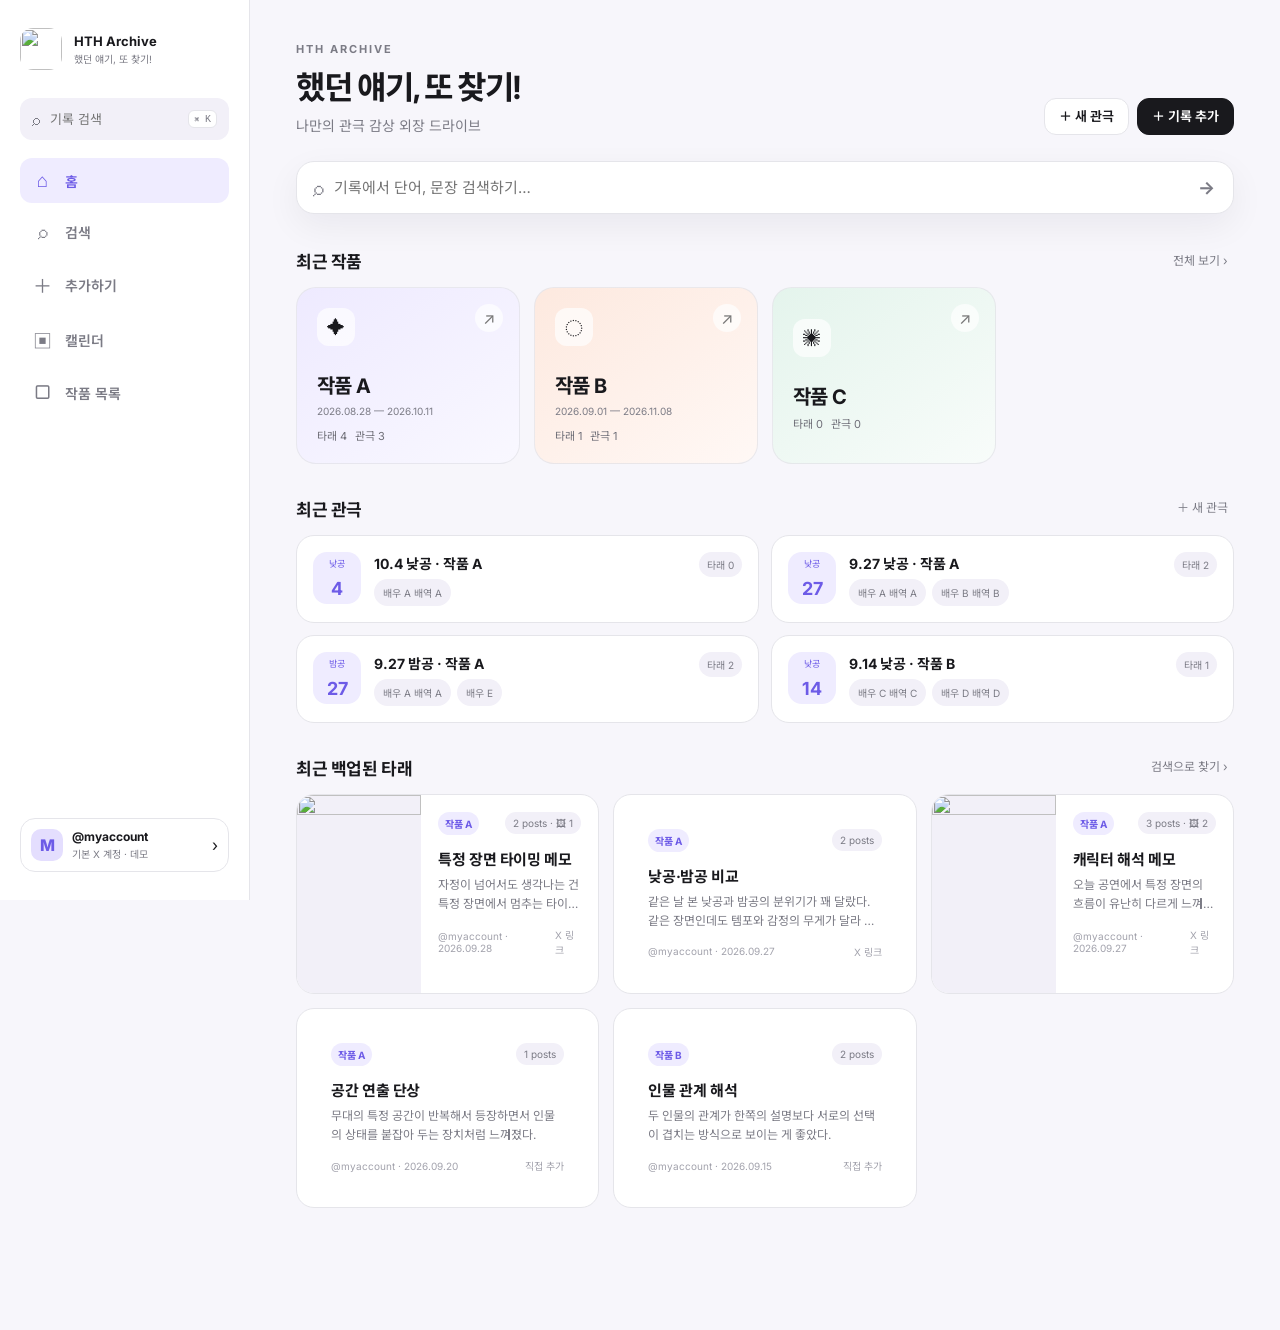
==== index.html @ 102e9ab8 "Add files via upload" ====
<!doctype html>
<html lang="ko">
<head>
  <meta charset="utf-8" />
  <meta name="viewport" content="width=device-width,initial-scale=1,viewport-fit=cover" />
  <meta name="theme-color" content="#f5f3ff" />
  <title>HTH Archive — 했또했</title>
  <link rel="icon" href="assets/hth-icon-web.png" type="image/png" />
  <link rel="preconnect" href="https://fonts.googleapis.com">
  <link rel="preconnect" href="https://fonts.gstatic.com" crossorigin>
  <link href="https://fonts.googleapis.com/css2?family=Inter:wght@400;500;600;700;800&family=Noto+Sans+KR:wght@400;500;600;700;800&display=swap" rel="stylesheet">
  <link rel="stylesheet" href="style.css" />
</head>
<body data-theme="lavender">
  <div class="app-shell">
    <aside class="sidebar" aria-label="주요 메뉴">
      <button class="brand brand--desktop" data-route="home" aria-label="HTH Archive 홈">
        <img class="brand-icon" src="assets/hth-icon-web.png" alt="" />
        <span class="brand-copy"><b>HTH Archive</b><small>했던 얘기, 또 찾기!</small></span>
      </button>

      <label class="side-search">
        <span>⌕</span>
        <input id="sideSearchInput" type="search" placeholder="기록 검색" autocomplete="off" />
        <kbd>⌘ K</kbd>
      </label>

      <nav class="side-nav">
        <button class="nav-item is-active" data-route="home"><span>⌂</span><em>홈</em></button>
        <button class="nav-item" data-route="search"><span>⌕</span><em>검색</em></button>
        <button class="nav-item" data-action="open-add"><span>＋</span><em>추가하기</em></button>
        <button class="nav-item" data-route="calendar"><span>▣</span><em>캘린더</em></button>
        <button class="nav-item" data-route="library"><span>▢</span><em>작품 목록</em></button>
      </nav>

      <div class="sidebar-spacer"></div>
      <button class="profile-card" data-action="open-settings">
        <span class="avatar" id="profileAvatar">M</span>
        <span><b id="profileHandle">@myaccount</b><small>기본 X 계정 · 데모</small></span>
        <span>›</span>
      </button>
    </aside>

    <main class="main" id="appMain">
      <header class="mobile-topbar">
        <button class="brand" data-route="home" aria-label="HTH Archive 홈"><img class="brand-icon brand-icon--mobile" src="assets/hth-icon-web.png" alt="HTH Archive" /></button>
        <div class="mobile-actions">
          <button class="icon-btn" data-route="search" aria-label="검색">⌕</button>
          <button class="icon-btn" data-action="open-settings" aria-label="설정">⚙</button>
        </div>
      </header>
      <div id="view"></div>
    </main>

    <nav class="bottom-nav" aria-label="모바일 메뉴">
      <button class="bottom-item is-active" data-route="home"><span>⌂</span><small>홈</small></button>
      <button class="bottom-item" data-route="search"><span>⌕</span><small>검색</small></button>
      <button class="bottom-add" data-action="open-add" aria-label="추가">＋</button>
      <button class="bottom-item" data-route="calendar"><span>▣</span><small>캘린더</small></button>
      <button class="bottom-item" data-route="library"><span>▢</span><small>보관함</small></button>
    </nav>
  </div>

  <div class="modal-layer" id="modalLayer" aria-live="polite"></div>
  <div class="toast-region" id="toastRegion" aria-live="polite"></div>
  <script src="app.js"></script>
</body>
</html>
---- style.css ----
:root{
  --bg:#f7f7f8;--surface:#ffffff;--surface-2:#f2f2f5;--surface-3:#ececf1;
  --text:#19191d;--muted:#7b7b85;--muted-2:#a2a2ac;--line:#e5e5ea;
  --accent:#8c7cf4;--accent-strong:#6d5be7;--accent-soft:#efecff;--accent-soft-2:#e6e1ff;
  --mint:#dff2e9;--peach:#f9e4da;--blue:#e4eff9;--yellow:#fbf1c9;
  --shadow:0 12px 35px rgba(24,24,32,.06);--radius:22px;--radius-sm:14px;
  --sidebar:250px;--nav-h:72px;
}
body[data-theme="light"]{--bg:#f7f7f7;--surface:#fff;--surface-2:#f2f2f2;--surface-3:#e9e9e9;--accent:#82828e;--accent-strong:#575761;--accent-soft:#f0f0f3;--accent-soft-2:#e5e5ea}
body[data-theme="lavender"]{--bg:#f7f6fb;--surface:#fff;--surface-2:#f2f0f8;--surface-3:#ebe7f7;--accent:#8c7cf4;--accent-strong:#6d5be7;--accent-soft:#efecff;--accent-soft-2:#e4defe}
body[data-theme="peach"]{--bg:#fbf7f5;--surface:#fff;--surface-2:#f8efeb;--surface-3:#f2e6e0;--accent:#e99078;--accent-strong:#cf735d;--accent-soft:#fcebe6;--accent-soft-2:#f8dcd3}
body[data-theme="dark"]{--bg:#15151a;--surface:#202027;--surface-2:#292930;--surface-3:#32323a;--text:#f6f6f8;--muted:#a3a3ad;--muted-2:#81818c;--line:#363640;--accent:#a99cf9;--accent-strong:#c0b7ff;--accent-soft:#2e2948;--accent-soft-2:#3a335b;--shadow:0 18px 38px rgba(0,0,0,.22)}
*{box-sizing:border-box}html{font-family:Inter,'Noto Sans KR',sans-serif;background:var(--bg);color:var(--text)}body{margin:0;background:var(--bg);color:var(--text);min-height:100vh}button,input,select,textarea{font:inherit;color:inherit}button{cursor:pointer}.app-shell{min-height:100vh}.sidebar{position:fixed;inset:0 auto 0 0;width:var(--sidebar);padding:28px 20px;background:color-mix(in srgb,var(--surface) 92%,transparent);border-right:1px solid var(--line);display:flex;flex-direction:column;z-index:20;backdrop-filter:blur(22px)}.brand{border:0;background:none;display:flex;align-items:center;gap:12px;padding:0;color:var(--text)}.brand-mark{font-size:26px;font-weight:800;letter-spacing:-1.5px;white-space:nowrap}.brand-loop{font-weight:700;color:var(--accent);font-size:.9em;margin-left:2px}.brand-copy{display:grid;text-align:left}.brand-copy b{font-size:13px}.brand-copy small{font-size:10px;color:var(--muted);margin-top:2px}.side-search{display:flex;align-items:center;gap:8px;margin:28px 0 18px;background:var(--surface-2);border:1px solid transparent;border-radius:12px;padding:10px 11px;color:var(--muted)}.side-search:focus-within{border-color:var(--accent);background:var(--surface)}.side-search input{border:0;outline:0;background:transparent;min-width:0;flex:1;font-size:13px}.side-search kbd{border:1px solid var(--line);background:var(--surface);border-radius:6px;padding:2px 5px;font-size:10px;color:var(--muted)}.side-nav{display:grid;gap:6px}.nav-item{border:0;background:transparent;border-radius:12px;padding:11px 12px;display:flex;align-items:center;gap:12px;color:var(--muted);text-align:left}.nav-item span{width:21px;text-align:center;font-size:19px}.nav-item em{font-style:normal;font-weight:600;font-size:14px}.nav-item:hover,.nav-item.is-active{background:var(--accent-soft);color:var(--accent-strong)}.sidebar-spacer{flex:1}.profile-card{width:100%;border:1px solid var(--line);background:var(--surface);border-radius:15px;padding:10px;display:grid;grid-template-columns:auto 1fr auto;align-items:center;gap:9px;text-align:left}.profile-card .avatar{width:32px;height:32px;border-radius:10px;background:var(--accent-soft-2);color:var(--accent-strong);display:grid;place-items:center;font-weight:800}.profile-card b,.profile-card small{display:block}.profile-card b{font-size:12px}.profile-card small{font-size:10px;color:var(--muted);margin-top:2px}.main{margin-left:var(--sidebar);min-height:100vh}.mobile-topbar,.bottom-nav{display:none}.page{padding:42px 46px 90px;max-width:1320px;margin:auto}.page-head{display:flex;align-items:flex-end;justify-content:space-between;gap:20px;margin-bottom:26px}.eyebrow{font-size:11px;letter-spacing:.18em;text-transform:uppercase;color:var(--muted);font-weight:700}.page-title{font-size:32px;letter-spacing:-.04em;margin:6px 0 0}.page-sub{color:var(--muted);font-size:14px;margin:7px 0 0}.toolbar{display:flex;gap:8px;align-items:center}.btn{border:1px solid var(--line);background:var(--surface);padding:10px 14px;border-radius:12px;font-size:13px;font-weight:650}.btn:hover{border-color:var(--accent)}.btn.primary{background:var(--text);color:var(--surface);border-color:var(--text)}.btn.accent{background:var(--accent);color:#fff;border-color:var(--accent)}.btn.ghost{background:transparent}.icon-btn{width:38px;height:38px;border:1px solid var(--line);background:var(--surface);border-radius:12px;display:grid;place-items:center}.hero-search{display:grid;grid-template-columns:1fr auto;align-items:center;gap:10px;background:var(--surface);border:1px solid var(--line);border-radius:18px;padding:8px 10px 8px 16px;box-shadow:var(--shadow);margin-bottom:34px}.hero-search span{font-size:21px;color:var(--muted)}.hero-search input{border:0;outline:0;background:transparent;font-size:15px;padding:8px 0;min-width:0}.hero-search button{border:0;background:var(--accent-soft);color:var(--accent-strong);border-radius:12px;padding:10px 14px;font-weight:700}.section{margin:32px 0}.section-head{display:flex;align-items:center;justify-content:space-between;margin-bottom:14px}.section-title{font-size:17px;margin:0;letter-spacing:-.025em}.text-btn{border:0;background:transparent;color:var(--muted);font-size:12px}.text-btn:hover{color:var(--accent-strong)}.work-grid{display:grid;grid-template-columns:repeat(4,minmax(0,1fr));gap:14px}.work-card{position:relative;border:1px solid color-mix(in srgb,var(--line) 80%,transparent);border-radius:20px;min-height:168px;padding:20px;text-align:left;overflow:hidden;background:var(--surface);transition:.2s transform,.2s box-shadow}.work-card:hover{transform:translateY(-2px);box-shadow:var(--shadow)}.work-card.lavender{background:linear-gradient(145deg,#eeeaff,#f9f8ff)}.work-card.peach{background:linear-gradient(145deg,#fde9df,#fff8f5)}.work-card.mint{background:linear-gradient(145deg,#e4f4ec,#f8fcfa)}.work-card.blue{background:linear-gradient(145deg,#e7f1fa,#f7fbff)}body[data-theme="dark"] .work-card{background:var(--surface)}.work-card .mini-icon{width:38px;height:38px;border-radius:12px;background:rgba(255,255,255,.7);display:grid;place-items:center;font-size:18px}.work-card h3{margin:24px 0 5px;font-size:20px;letter-spacing:-.04em}.work-meta{display:flex;gap:8px;color:#6f6f78;font-size:11px}.work-card .arrow{position:absolute;right:16px;top:16px;width:28px;height:28px;border-radius:50%;display:grid;place-items:center;background:rgba(255,255,255,.7);color:#777}.viewing-list{display:grid;grid-template-columns:repeat(2,minmax(0,1fr));gap:12px}.viewing-card{border:1px solid var(--line);background:var(--surface);border-radius:18px;padding:16px;display:grid;grid-template-columns:auto 1fr auto;gap:13px;align-items:start;text-align:left}.date-tile{width:48px;height:52px;border-radius:14px;background:var(--accent-soft);display:grid;place-items:center;color:var(--accent-strong)}.date-tile b{font-size:18px;line-height:1}.date-tile small{font-size:9px;text-transform:uppercase}.viewing-card h4{margin:1px 0 6px;font-size:14px}.chips{display:flex;flex-wrap:wrap;gap:6px}.chip{display:inline-flex;align-items:center;gap:5px;padding:5px 8px;border-radius:999px;background:var(--surface-2);color:var(--muted);font-size:10px;border:1px solid transparent}.chip.accent{background:var(--accent-soft);color:var(--accent-strong)}.chip.mint{background:var(--mint);color:#4d7965}.chip.peach{background:var(--peach);color:#986957}.count-badge{font-size:10px;background:var(--surface-2);color:var(--muted);padding:5px 8px;border-radius:999px}.thread-grid{display:grid;grid-template-columns:repeat(3,minmax(0,1fr));gap:14px}.thread-card{border:1px solid var(--line);background:var(--surface);border-radius:18px;padding:17px;text-align:left;transition:.2s}.thread-card:hover{border-color:color-mix(in srgb,var(--accent) 45%,var(--line));transform:translateY(-1px)}.thread-card .thread-top{display:flex;align-items:center;justify-content:space-between;gap:10px}.work-label{font-size:10px;font-weight:700;color:var(--accent-strong);background:var(--accent-soft);padding:4px 7px;border-radius:999px}.thread-card h4{font-size:15px;margin:13px 0 6px;letter-spacing:-.025em}.thread-card p{margin:0;color:var(--muted);font-size:12px;line-height:1.6;display:-webkit-box;-webkit-line-clamp:2;-webkit-box-orient:vertical;overflow:hidden}.thread-foot{display:flex;align-items:center;justify-content:space-between;margin-top:14px;color:var(--muted-2);font-size:10px}.search-panel{position:sticky;top:0;z-index:4;background:color-mix(in srgb,var(--bg) 88%,transparent);backdrop-filter:blur(18px);padding:4px 0 18px}.search-box{display:flex;align-items:center;gap:10px;background:var(--surface);border:1px solid var(--line);border-radius:15px;padding:11px 13px}.search-box input{border:0;outline:0;background:transparent;flex:1;font-size:15px}.filter-row{display:flex;gap:8px;flex-wrap:wrap;margin-top:10px}.filter-select{border:1px solid var(--line);background:var(--surface);border-radius:999px;padding:8px 11px;font-size:11px;color:var(--muted)}.results-meta{margin:18px 0 12px;color:var(--muted);font-size:12px}.search-results{display:grid;gap:10px}.result-card{border:1px solid var(--line);background:var(--surface);border-radius:17px;padding:17px;text-align:left}.result-head{display:flex;align-items:center;justify-content:space-between;gap:15px}.result-head h3{font-size:15px;margin:0}.result-meta{font-size:10px;color:var(--muted);margin-top:4px}.result-snippet{font-size:13px;line-height:1.72;color:var(--muted);margin:12px 0 0}.result-snippet mark{background:var(--yellow);color:var(--text);padding:0 2px;border-radius:3px}.calendar-layout{display:grid;grid-template-columns:minmax(0,1.45fr) minmax(320px,.75fr);gap:18px}.calendar-card,.agenda{border:1px solid var(--line);background:var(--surface);border-radius:22px;padding:21px}.calendar-head{display:flex;align-items:center;justify-content:space-between;margin-bottom:18px}.calendar-head h3{margin:0}.calendar-grid{display:grid;grid-template-columns:repeat(7,1fr);gap:5px}.dow,.day{aspect-ratio:1.1;border-radius:12px;display:flex;align-items:center;justify-content:center;font-size:12px}.dow{color:var(--muted);aspect-ratio:auto;padding:5px}.day{border:0;background:transparent;position:relative}.day.has-record::after{content:"";position:absolute;bottom:7px;width:4px;height:4px;border-radius:50%;background:var(--accent)}.day.selected{background:var(--accent);color:#fff}.agenda h3{margin-top:0}.agenda-list{display:grid;gap:9px}.agenda-item{border:1px solid var(--line);border-radius:14px;padding:12px;background:var(--surface-2);text-align:left}.agenda-item b{display:block;font-size:12px}.agenda-item small{color:var(--muted);font-size:10px}.library-grid{display:grid;grid-template-columns:repeat(3,minmax(0,1fr));gap:15px}.library-card{border:1px solid var(--line);background:var(--surface);border-radius:20px;padding:19px;text-align:left}.library-card h3{margin:18px 0 6px}.library-card .stat-row{display:flex;gap:12px;color:var(--muted);font-size:11px}.detail-back{border:0;background:transparent;color:var(--muted);padding:0;margin-bottom:18px}.work-hero{border:1px solid var(--line);background:linear-gradient(135deg,var(--accent-soft),var(--surface));border-radius:26px;padding:28px;margin-bottom:20px}.work-hero h1{font-size:38px;margin:8px 0 10px;letter-spacing:-.05em}.work-hero .hero-stats{display:flex;gap:18px;color:var(--muted);font-size:12px}.tabs{display:flex;gap:4px;border-bottom:1px solid var(--line);margin:24px 0 18px}.tab{border:0;background:transparent;padding:11px 13px;color:var(--muted);font-size:12px;border-bottom:2px solid transparent}.tab.is-active{color:var(--text);border-color:var(--text)}.thread-detail{max-width:760px;margin:auto}.thread-header{border:1px solid var(--line);background:var(--surface);border-radius:22px;padding:22px;margin-bottom:14px}.thread-header h1{font-size:26px;margin:9px 0 7px;letter-spacing:-.04em}.thread-header .meta{color:var(--muted);font-size:11px}.thread-posts{display:grid;gap:10px}.post{border:1px solid var(--line);background:var(--surface);border-radius:18px;padding:18px}.post-head{display:flex;align-items:center;justify-content:space-between;color:var(--muted);font-size:10px;margin-bottom:10px}.post-body{font-size:14px;line-height:1.78;white-space:pre-wrap}.quote-block{border-left:3px solid var(--accent);padding:9px 11px;margin:13px 0 0;background:var(--accent-soft);border-radius:0 11px 11px 0;color:var(--muted);font-size:12px}.context-reply{margin:12px 0 0 18px;background:var(--surface-2);border-radius:12px;padding:10px 12px;color:var(--muted);font-size:12px}.empty{border:1px dashed var(--line);border-radius:18px;padding:34px;text-align:center;color:var(--muted)}.modal-layer:empty{display:none}.modal-layer{position:fixed;inset:0;z-index:70;background:rgba(14,14,20,.34);display:grid;place-items:center;padding:20px;backdrop-filter:blur(7px)}.modal,.sheet{background:var(--surface);border:1px solid var(--line);box-shadow:0 24px 80px rgba(0,0,0,.18);border-radius:24px;width:min(620px,100%);max-height:min(780px,90vh);overflow:auto}.modal-head{position:sticky;top:0;z-index:2;background:var(--surface);display:flex;align-items:center;justify-content:space-between;padding:18px 20px;border-bottom:1px solid var(--line)}.modal-head h2{font-size:18px;margin:0}.modal-body{padding:20px}.close-btn{width:32px;height:32px;border:0;background:var(--surface-2);border-radius:10px}.choice-grid{display:grid;grid-template-columns:1fr 1fr;gap:12px}.choice-card{border:1px solid var(--line);background:var(--surface);border-radius:18px;padding:20px;text-align:left}.choice-card:hover{border-color:var(--accent)}.choice-icon{width:44px;height:44px;border-radius:14px;background:var(--accent-soft);display:grid;place-items:center;color:var(--accent-strong);font-size:23px}.choice-card h3{font-size:15px;margin:15px 0 5px}.choice-card p{font-size:11px;line-height:1.5;color:var(--muted);margin:0}.form-grid{display:grid;gap:15px}.field{display:grid;gap:7px}.field label{font-size:11px;color:var(--muted);font-weight:650}.field input,.field textarea,.field select{width:100%;border:1px solid var(--line);background:var(--surface);border-radius:12px;padding:11px 12px;outline:0}.field textarea{min-height:100px;resize:vertical}.field input:focus,.field textarea:focus,.field select:focus{border-color:var(--accent)}.field-hint{font-size:10px;color:var(--muted-2)}.segment{display:flex;gap:4px;background:var(--surface-2);padding:4px;border-radius:12px}.segment button{flex:1;border:0;background:transparent;border-radius:9px;padding:9px;font-size:11px;color:var(--muted)}.segment button.is-active{background:var(--surface);color:var(--text);box-shadow:0 2px 8px rgba(0,0,0,.05)}.footer-actions{display:flex;justify-content:flex-end;gap:8px;padding-top:8px}.preview-list{display:grid;gap:8px}.preview-post{border:1px solid var(--line);background:var(--surface);border-radius:14px;padding:12px;display:grid;grid-template-columns:auto 1fr;gap:9px}.preview-post input{margin-top:2px}.preview-post.is-context{background:var(--surface-2)}.preview-post b{font-size:11px}.preview-post p{font-size:11px;color:var(--muted);line-height:1.55;margin:4px 0 0}.badge-input{display:flex;flex-wrap:wrap;gap:7px;border:1px solid var(--line);border-radius:12px;padding:9px;min-height:44px}.actor-badge{display:inline-flex;align-items:center;gap:5px;background:var(--accent-soft);color:var(--accent-strong);border-radius:999px;padding:6px 8px;font-size:11px}.badge-input input{border:0!important;padding:4px!important;min-width:120px;flex:1}.cast-row{display:grid;grid-template-columns:1fr 1fr;gap:8px}.cast-row .actor-name{background:var(--surface-2);border:1px solid var(--line);border-radius:12px;padding:10px 11px;font-size:12px}.post-editor{border:1px solid var(--line);border-radius:16px;padding:12px;background:var(--surface)}.post-editor-head{display:flex;justify-content:space-between;align-items:center;margin-bottom:8px}.post-editor-head b{font-size:11px}.post-editor textarea{width:100%;min-height:90px;border:0;outline:0;background:transparent;resize:vertical}.inline-actions{display:flex;gap:6px}.mini-btn{border:1px solid var(--line);background:var(--surface);border-radius:8px;padding:6px 8px;font-size:10px;color:var(--muted)}.theme-grid{display:grid;grid-template-columns:repeat(4,1fr);gap:10px}.theme-option{border:1px solid var(--line);background:var(--surface);border-radius:16px;padding:10px;text-align:center}.theme-swatch{height:76px;border-radius:11px;margin-bottom:8px;border:1px solid rgba(0,0,0,.04)}.theme-option[data-theme-value="light"] .theme-swatch{background:linear-gradient(145deg,#fff,#efefef)}.theme-option[data-theme-value="lavender"] .theme-swatch{background:linear-gradient(145deg,#f6f4ff,#ddd6ff)}.theme-option[data-theme-value="peach"] .theme-swatch{background:linear-gradient(145deg,#fff7f2,#f8d8ca)}.theme-option[data-theme-value="dark"] .theme-swatch{background:linear-gradient(145deg,#393941,#17171b)}.theme-option.is-active{border-color:var(--accent);box-shadow:0 0 0 2px var(--accent-soft)}.toast-region{position:fixed;right:24px;bottom:24px;z-index:100;display:grid;gap:8px}.toast{background:var(--text);color:var(--surface);padding:11px 14px;border-radius:12px;box-shadow:var(--shadow);font-size:11px;animation:toastIn .2s ease}@keyframes toastIn{from{transform:translateY(8px);opacity:0}to{transform:none;opacity:1}}
@media (max-width:1050px){.work-grid{grid-template-columns:repeat(2,minmax(0,1fr))}.thread-grid,.library-grid{grid-template-columns:repeat(2,minmax(0,1fr))}.calendar-layout{grid-template-columns:1fr}}
@media (max-width:760px){:root{--nav-h:74px}.sidebar{display:none}.main{margin-left:0;padding-bottom:var(--nav-h)}.mobile-topbar{height:62px;display:flex;align-items:center;justify-content:space-between;padding:0 18px;position:sticky;top:0;z-index:18;background:color-mix(in srgb,var(--bg) 88%,transparent);backdrop-filter:blur(18px);border-bottom:1px solid color-mix(in srgb,var(--line) 80%,transparent)}.mobile-topbar .brand-mark{font-size:21px}.mobile-actions{display:flex;gap:6px}.mobile-actions .icon-btn{width:34px;height:34px;border:0;background:transparent}.bottom-nav{display:grid;grid-template-columns:1fr 1fr 64px 1fr 1fr;align-items:center;position:fixed;bottom:0;left:0;right:0;height:var(--nav-h);background:color-mix(in srgb,var(--surface) 92%,transparent);border-top:1px solid var(--line);z-index:50;padding:5px max(10px,env(safe-area-inset-right)) calc(5px + env(safe-area-inset-bottom)) max(10px,env(safe-area-inset-left));backdrop-filter:blur(20px)}.bottom-item{border:0;background:transparent;color:var(--muted);display:grid;place-items:center;gap:2px;padding:4px}.bottom-item span{font-size:19px}.bottom-item small{font-size:9px}.bottom-item.is-active{color:var(--accent-strong)}.bottom-add{width:48px;height:48px;border-radius:16px;border:0;background:var(--accent);color:#fff;font-size:25px;box-shadow:0 9px 22px color-mix(in srgb,var(--accent) 35%,transparent);justify-self:center}.page{padding:20px 16px 30px}.page-head{align-items:flex-start;margin-bottom:18px}.page-title{font-size:25px}.page-sub{font-size:12px}.toolbar .btn span.label{display:none}.hero-search{margin-bottom:25px;border-radius:16px;box-shadow:none}.work-grid{display:flex;overflow:auto;gap:10px;margin-right:-16px;padding-right:16px;scrollbar-width:none}.work-card{min-width:172px;min-height:152px}.work-card h3{font-size:18px}.viewing-list{grid-template-columns:1fr}.thread-grid{grid-template-columns:1fr}.section{margin:26px 0}.section-title{font-size:15px}.calendar-card,.agenda{padding:16px}.calendar-layout{gap:12px}.library-grid{grid-template-columns:1fr}.work-hero{padding:20px;border-radius:21px}.work-hero h1{font-size:29px}.thread-header h1{font-size:22px}.thread-header,.post{border-radius:16px}.modal-layer{align-items:end;padding:0}.modal,.sheet{width:100%;max-height:88vh;border-radius:24px 24px 0 0;border-bottom:0}.sheet::before{content:"";display:block;width:42px;height:4px;border-radius:999px;background:var(--surface-3);margin:9px auto 0}.choice-grid{grid-template-columns:1fr}.choice-card{display:grid;grid-template-columns:auto 1fr auto;gap:12px;align-items:center;padding:15px}.choice-card h3{margin:0 0 3px}.choice-card::after{content:"›";color:var(--muted)}.theme-grid{grid-template-columns:repeat(2,1fr)}.cast-row{grid-template-columns:1fr}.toast-region{left:16px;right:16px;bottom:90px}.toast{text-align:center}.search-panel{top:62px}.page-head .toolbar{gap:5px}.page-head .toolbar .btn{padding:9px 11px}.thread-detail{max-width:none}}


/* v2 — post media */
.thread-card.has-thumb{padding:0;display:grid;grid-template-columns:124px minmax(0,1fr);overflow:hidden;text-align:left}
.thread-card.has-thumb .thread-thumb{display:block;min-height:100%;background:var(--surface-2)}
.thread-thumb img{width:100%;height:100%;min-height:160px;object-fit:cover;display:block}
.thread-card-content{padding:17px;min-width:0;display:block}
.media-grid{display:grid;gap:4px;margin-top:14px;border-radius:16px;overflow:hidden;max-width:680px;background:var(--surface-2)}
.media-grid.media-1{grid-template-columns:1fr}.media-grid.media-2{grid-template-columns:repeat(2,1fr)}.media-grid.media-3,.media-grid.media-4{grid-template-columns:repeat(2,1fr)}
.media-3 .media-item:first-child{grid-row:span 2}
.media-item{position:relative;border:0;padding:0;background:var(--surface-2);overflow:hidden;min-height:190px}
.media-item img{width:100%;height:100%;min-height:190px;max-height:420px;display:block;object-fit:cover;transition:transform .2s ease}
.media-item:hover img{transform:scale(1.015)}
.media-more{position:absolute;inset:0;display:grid;place-items:center;background:rgba(18,18,22,.52);color:#fff;font-size:26px;font-weight:800}
.preview-media-strip{display:flex;gap:6px;align-items:center;margin-top:9px;flex-wrap:wrap}
.preview-media-strip img{width:54px;height:54px;border-radius:10px;object-fit:cover;border:1px solid var(--line)}
.preview-media-strip small,.mini-context-note{font-size:10px;color:var(--muted)}
.mini-context-note{display:block;margin-top:7px;padding-left:9px;border-left:2px solid var(--line)}
.quote-media-note{display:block;margin-top:8px;font-size:10px;color:var(--muted)}
.post-media-editor{display:flex;align-items:center;gap:10px;flex-wrap:wrap;margin-top:10px;padding-top:10px;border-top:1px solid var(--line)}
.post-media-editor small{color:var(--muted);font-size:10px}
.media-upload{display:inline-flex;align-items:center;border:1px solid var(--line);background:var(--surface);border-radius:10px;padding:8px 10px;font-size:12px;font-weight:650;cursor:pointer}
.media-draft-preview{display:flex;gap:5px;flex-wrap:wrap;width:100%}
.media-draft-preview span{max-width:180px;overflow:hidden;text-overflow:ellipsis;white-space:nowrap;background:var(--surface-2);border-radius:8px;padding:5px 8px;font-size:10px;color:var(--muted)}
.manual-extras{display:grid;gap:8px;margin-top:10px}
.extra-editor{padding:10px;border-radius:12px;background:var(--surface-2);display:grid;gap:7px}
.extra-editor textarea{min-height:68px}
.image-viewer{position:fixed;inset:24px;z-index:1002;background:rgba(16,16,20,.94);border-radius:24px;display:grid;place-items:center;padding:54px 24px 42px;overflow:auto}
.image-viewer img{max-width:min(1100px,94vw);max-height:82vh;border-radius:12px;box-shadow:0 24px 70px rgba(0,0,0,.35)}
.image-viewer-close{position:absolute;right:18px;top:18px;background:#fff;color:#111;border:0}
.image-viewer-caption{color:#d8d8df;font-size:12px;margin-top:12px}
@media(max-width:760px){.thread-card.has-thumb{grid-template-columns:96px minmax(0,1fr)}.thread-thumb img{min-height:142px}.media-item,.media-item img{min-height:130px}.media-grid{border-radius:13px}.image-viewer{inset:0;border-radius:0;padding:58px 10px 30px}.image-viewer img{max-width:96vw;max-height:78vh}.post-media-editor{align-items:flex-start}}

/* v3 — usability, seasons, accounts, editable works */
.brand-icon{width:42px;height:42px;border-radius:13px;display:block;box-shadow:none}
.brand-icon--mobile{width:36px;height:36px;border-radius:11px}
.btn,.text-btn,.tab,.segment button{white-space:nowrap;line-height:1.15}
.hero-search{grid-template-columns:auto minmax(0,1fr) auto}
.hero-search .search-go{width:34px;height:34px;padding:0;border-radius:10px;display:grid;place-items:center;font-size:18px;background:transparent;color:var(--muted)}
.hero-search .search-go:hover{background:var(--accent-soft);color:var(--accent-strong)}
.work-season,.library-season{font-size:10px;color:var(--muted);margin:5px 0 8px;line-height:1.45}
.library-card-shell{position:relative;min-width:0}
.library-card{width:100%;height:100%;padding-right:50px;transition:.2s transform,.2s border-color,.2s box-shadow}
.library-card:hover{transform:translateY(-1px);border-color:color-mix(in srgb,var(--accent) 40%,var(--line));box-shadow:var(--shadow)}
.work-edit-btn{position:absolute;right:13px;top:13px;width:31px;height:31px;border:1px solid var(--line);border-radius:10px;background:color-mix(in srgb,var(--surface) 90%,transparent);color:var(--muted);display:grid;place-items:center;font-size:13px;z-index:2}
.work-edit-btn:hover,.work-hero-edit:hover{color:var(--accent-strong);border-color:var(--accent)}
.work-hero-top{display:flex;align-items:flex-start;justify-content:space-between;gap:20px}
.work-hero-edit{width:36px;height:36px;border:1px solid color-mix(in srgb,var(--line) 82%,transparent);background:color-mix(in srgb,var(--surface) 75%,transparent);border-radius:12px;color:var(--muted);display:grid;place-items:center;flex:0 0 auto}
.season-line{font-size:11px;color:var(--muted);margin-top:-2px}
.work-hero .hero-stats{gap:8px;flex-wrap:wrap;margin-top:15px}
.work-hero .hero-stats button{border:1px solid color-mix(in srgb,var(--line) 80%,transparent);background:color-mix(in srgb,var(--surface) 65%,transparent);border-radius:999px;padding:7px 10px;color:var(--muted);font-size:11px}
.work-hero .hero-stats button:hover{background:var(--surface);color:var(--accent-strong);border-color:var(--accent)}
.actor-directory{display:grid;gap:8px}
.actor-directory-row{display:grid;grid-template-columns:minmax(120px,.7fr) 1.3fr;gap:10px;align-items:center;border:1px solid var(--line);background:var(--surface);border-radius:14px;padding:12px 14px}
.actor-directory-row b{font-size:12px}.actor-directory-row span{font-size:11px;color:var(--muted)}
.import-summary{display:flex;gap:8px;align-items:center;flex-wrap:wrap;padding:10px 12px;border-radius:12px;background:var(--accent-soft);color:var(--accent-strong);font-size:11px}
.import-summary span{color:var(--muted)}
.settings-modal{width:min(700px,100%)}
.settings-section{display:grid;gap:12px;padding-bottom:22px;margin-bottom:22px;border-bottom:1px solid var(--line)}
.settings-section:last-child{border-bottom:0;margin-bottom:0;padding-bottom:0}
.settings-section h3{font-size:14px;margin:0}.settings-section .page-sub{margin:3px 0 0;font-size:11px}
.account-list{display:grid;gap:8px}.account-row{display:flex;align-items:center;justify-content:space-between;gap:10px;border:1px solid var(--line);border-radius:13px;padding:10px 11px;background:var(--surface)}
.account-main{display:flex;align-items:center;gap:10px;min-width:0;flex:1;cursor:pointer}.account-main span{min-width:0}.account-main b,.account-main small{display:block}.account-main b{font-size:12px}.account-main small{font-size:10px;color:var(--muted);margin-top:2px}
.account-add{display:grid;grid-template-columns:1fr 1fr auto;gap:8px}.account-add input{border:1px solid var(--line);background:var(--surface);border-radius:12px;padding:10px 11px;min-width:0;outline:0}.account-add input:focus{border-color:var(--accent)}
.date-pair{display:grid;grid-template-columns:1fr auto 1fr;align-items:center;gap:8px}.date-pair span{color:var(--muted)}
.work-cast-editor{display:grid;gap:7px}.work-cast-row{display:grid;grid-template-columns:1fr 1fr auto;gap:7px}.work-cast-row input{border:1px solid var(--line);background:var(--surface);border-radius:12px;padding:10px 11px;min-width:0;outline:0}.work-cast-row input:focus{border-color:var(--accent)}

@media (max-width:760px){
  .page-head{display:grid;grid-template-columns:minmax(0,1fr);gap:14px}
  .page-head .toolbar{width:100%;display:grid;grid-template-columns:1fr 1fr;gap:7px}
  .page-head .toolbar .btn{min-width:0;width:100%;padding:9px 7px;font-size:10.5px;overflow:hidden;text-overflow:ellipsis}
  .hero-search{grid-template-columns:auto minmax(0,1fr) 32px;padding:7px 8px 7px 13px;gap:7px}
  .hero-search span{font-size:18px}.hero-search input{font-size:13px}.hero-search .search-go{width:30px;height:30px;font-size:16px}
  .library-card{padding-right:48px}.work-edit-btn{right:11px;top:11px}
  .actor-directory-row{grid-template-columns:1fr;gap:3px}
  .account-add{grid-template-columns:1fr}.account-add .btn{width:100%}
  .date-pair{grid-template-columns:1fr}.date-pair span{display:none}
  .work-cast-row{grid-template-columns:1fr 1fr auto}
  .work-hero-top{gap:12px}.work-hero-edit{width:33px;height:33px}
}
@media(max-width:410px){.work-cast-row{grid-template-columns:1fr auto}.work-cast-row input:nth-child(2){grid-column:1 / -1;grid-row:2}.work-cast-row .mini-btn{grid-column:2;grid-row:1}}


.cast-picker{display:grid;grid-template-columns:repeat(2,minmax(0,1fr));gap:8px}
.cast-option{border:1px solid var(--line);background:var(--surface);border-radius:14px;padding:10px 11px;display:grid;grid-template-columns:auto 1fr;gap:9px;align-items:center;text-align:left;min-width:0}
.cast-option:hover{border-color:color-mix(in srgb,var(--accent) 55%,var(--line))}
.cast-option.is-selected{border-color:var(--accent);background:var(--accent-soft)}
.cast-option-check{width:24px;height:24px;border-radius:8px;background:var(--surface-2);display:grid;place-items:center;color:var(--accent-strong);font-size:12px;font-weight:800}
.cast-option.is-selected .cast-option-check{background:var(--accent);color:#fff}
.cast-option b,.cast-option small{display:block;min-width:0;overflow:hidden;text-overflow:ellipsis;white-space:nowrap}
.cast-option b{font-size:12px}.cast-option small{margin-top:2px;color:var(--muted);font-size:10px}
.cast-manual-add{margin-top:10px;display:grid;gap:6px}.cast-manual-add>span{font-size:10px;color:var(--muted)}
.cast-role-line{display:grid;grid-template-columns:1fr auto;gap:7px;align-items:center}
.cast-role-line .cast-row{min-width:0}
.role-input-wrap{position:relative;min-width:0}
.role-input-wrap input{padding-right:48px!important}
.auto-role-badge{position:absolute;right:8px;top:50%;transform:translateY(-50%);font-size:9px;font-weight:700;color:var(--accent-strong);background:var(--accent-soft);border-radius:999px;padding:3px 6px;pointer-events:none}
.cast-empty-note{border:1px dashed var(--line);border-radius:12px;padding:12px;color:var(--muted);font-size:10px;text-align:center}
.cast-remove{align-self:stretch}


@media(max-width:760px){
  .cast-picker{grid-template-columns:1fr 1fr}
  .cast-role-line{grid-template-columns:1fr auto}
}
@media(max-width:410px){
  .cast-picker{grid-template-columns:1fr}
}
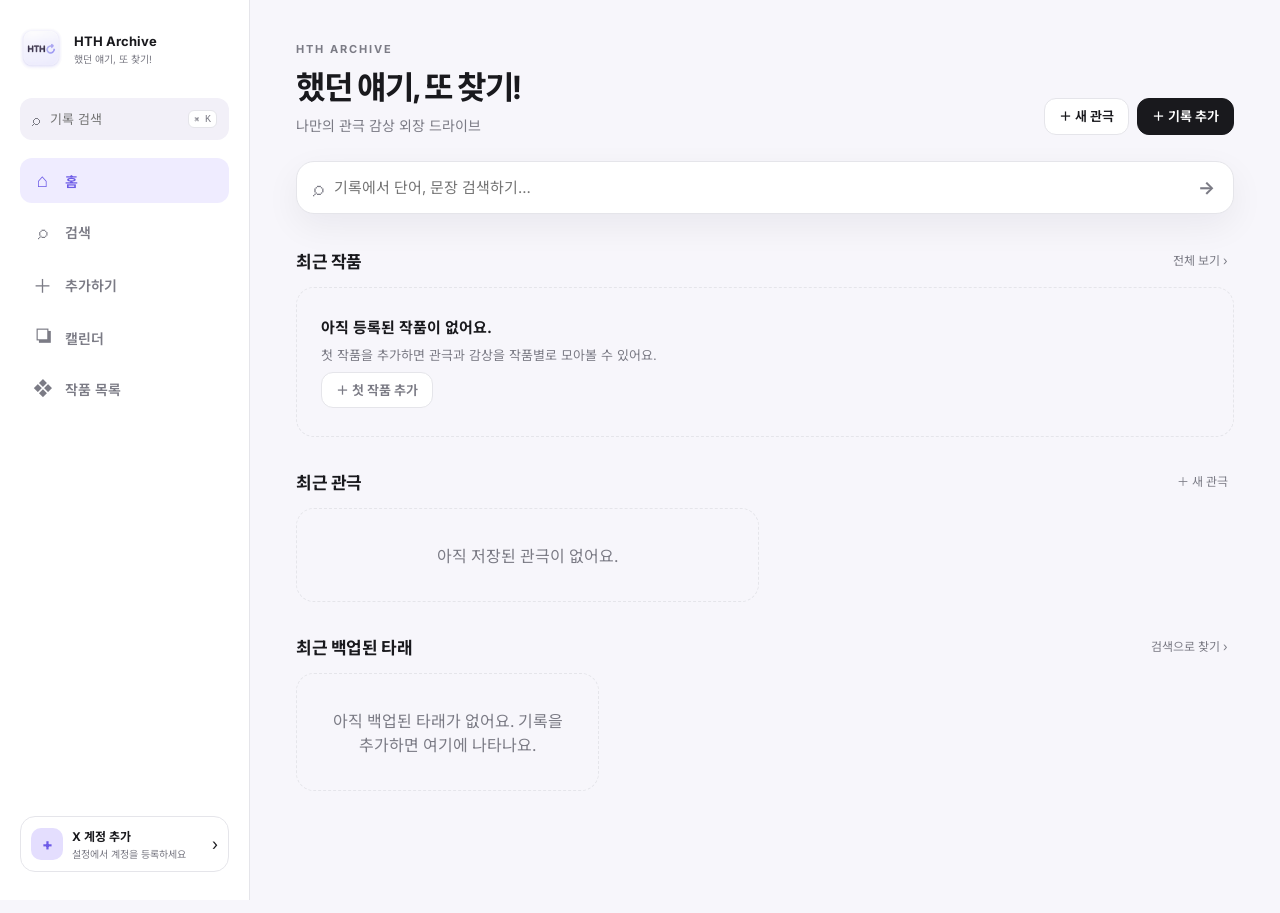
==== commit aacbc40a: "Add files via upload" ====
--- a/index.html
+++ b/index.html
@@ -5,7 +5,7 @@
   <meta name="viewport" content="width=device-width,initial-scale=1,viewport-fit=cover" />
   <meta name="theme-color" content="#f5f3ff" />
   <title>HTH Archive — 했또했</title>
-  <link rel="icon" href="assets/hth-icon-web.png" type="image/png" />
+  <link rel="icon" href="[data-uri]" type="image/png" />
   <link rel="preconnect" href="https://fonts.googleapis.com">
   <link rel="preconnect" href="https://fonts.gstatic.com" crossorigin>
   <link href="https://fonts.googleapis.com/css2?family=Inter:wght@400;500;600;700;800&family=Noto+Sans+KR:wght@400;500;600;700;800&display=swap" rel="stylesheet">
@@ -15,7 +15,7 @@
   <div class="app-shell">
     <aside class="sidebar" aria-label="주요 메뉴">
       <button class="brand brand--desktop" data-route="home" aria-label="HTH Archive 홈">
-        <img class="brand-icon" src="assets/hth-icon-web.png" alt="" />
+        <img class="brand-icon" src="[data-uri]" alt="" />
         <span class="brand-copy"><b>HTH Archive</b><small>했던 얘기, 또 찾기!</small></span>
       </button>
 
@@ -29,21 +29,21 @@
         <button class="nav-item is-active" data-route="home"><span>⌂</span><em>홈</em></button>
         <button class="nav-item" data-route="search"><span>⌕</span><em>검색</em></button>
         <button class="nav-item" data-action="open-add"><span>＋</span><em>추가하기</em></button>
-        <button class="nav-item" data-route="calendar"><span>▣</span><em>캘린더</em></button>
-        <button class="nav-item" data-route="library"><span>▢</span><em>작품 목록</em></button>
+        <button class="nav-item" data-route="calendar"><span>❏</span><em>캘린더</em></button>
+        <button class="nav-item" data-route="library"><span>❖</span><em>작품 목록</em></button>
       </nav>
 
       <div class="sidebar-spacer"></div>
       <button class="profile-card" data-action="open-settings">
         <span class="avatar" id="profileAvatar">M</span>
-        <span><b id="profileHandle">@myaccount</b><small>기본 X 계정 · 데모</small></span>
+        <span><b id="profileHandle">X 계정 추가</b><small>설정에서 계정을 등록하세요</small></span>
         <span>›</span>
       </button>
     </aside>
 
     <main class="main" id="appMain">
       <header class="mobile-topbar">
-        <button class="brand" data-route="home" aria-label="HTH Archive 홈"><img class="brand-icon brand-icon--mobile" src="assets/hth-icon-web.png" alt="HTH Archive" /></button>
+        <button class="brand" data-route="home" aria-label="HTH Archive 홈"><img class="brand-icon brand-icon--mobile" src="[data-uri]" alt="HTH Archive" /></button>
         <div class="mobile-actions">
           <button class="icon-btn" data-route="search" aria-label="검색">⌕</button>
           <button class="icon-btn" data-action="open-settings" aria-label="설정">⚙</button>
@@ -56,8 +56,8 @@
       <button class="bottom-item is-active" data-route="home"><span>⌂</span><small>홈</small></button>
       <button class="bottom-item" data-route="search"><span>⌕</span><small>검색</small></button>
       <button class="bottom-add" data-action="open-add" aria-label="추가">＋</button>
-      <button class="bottom-item" data-route="calendar"><span>▣</span><small>캘린더</small></button>
-      <button class="bottom-item" data-route="library"><span>▢</span><small>보관함</small></button>
+      <button class="bottom-item" data-route="calendar"><span>❏</span><small>캘린더</small></button>
+      <button class="bottom-item" data-route="library"><span>❖</span><small>보관함</small></button>
     </nav>
   </div>
 
--- a/style.css
+++ b/style.css
@@ -121,3 +121,5 @@
 @media(max-width:410px){
   .cast-picker{grid-template-columns:1fr}
 }
+.empty-action{grid-column:1/-1;display:flex;flex-direction:column;align-items:flex-start;gap:8px;min-height:150px;justify-content:center;padding:24px}.empty-action b{color:var(--text);font-size:15px}.empty-action span{color:var(--muted);font-size:13px}.setup-notice{text-align:center;padding:28px 8px 10px}.setup-icon{width:52px;height:52px;border-radius:16px;background:var(--accent-soft);color:var(--accent-strong);display:grid;place-items:center;font-size:24px;margin:0 auto 16px}.setup-notice h3{margin:0 0 8px;font-size:20px}.setup-notice p{color:var(--muted);line-height:1.7;max-width:520px;margin:0 auto 22px}.calendar-nav{border:0;background:transparent;color:var(--muted);font-size:22px;padding:4px 8px;border-radius:8px}.calendar-nav:hover{background:var(--surface-2);color:var(--text)}
+@media(max-width:760px){.empty-action{min-height:130px;padding:20px}.setup-notice{padding:18px 2px 6px}}
